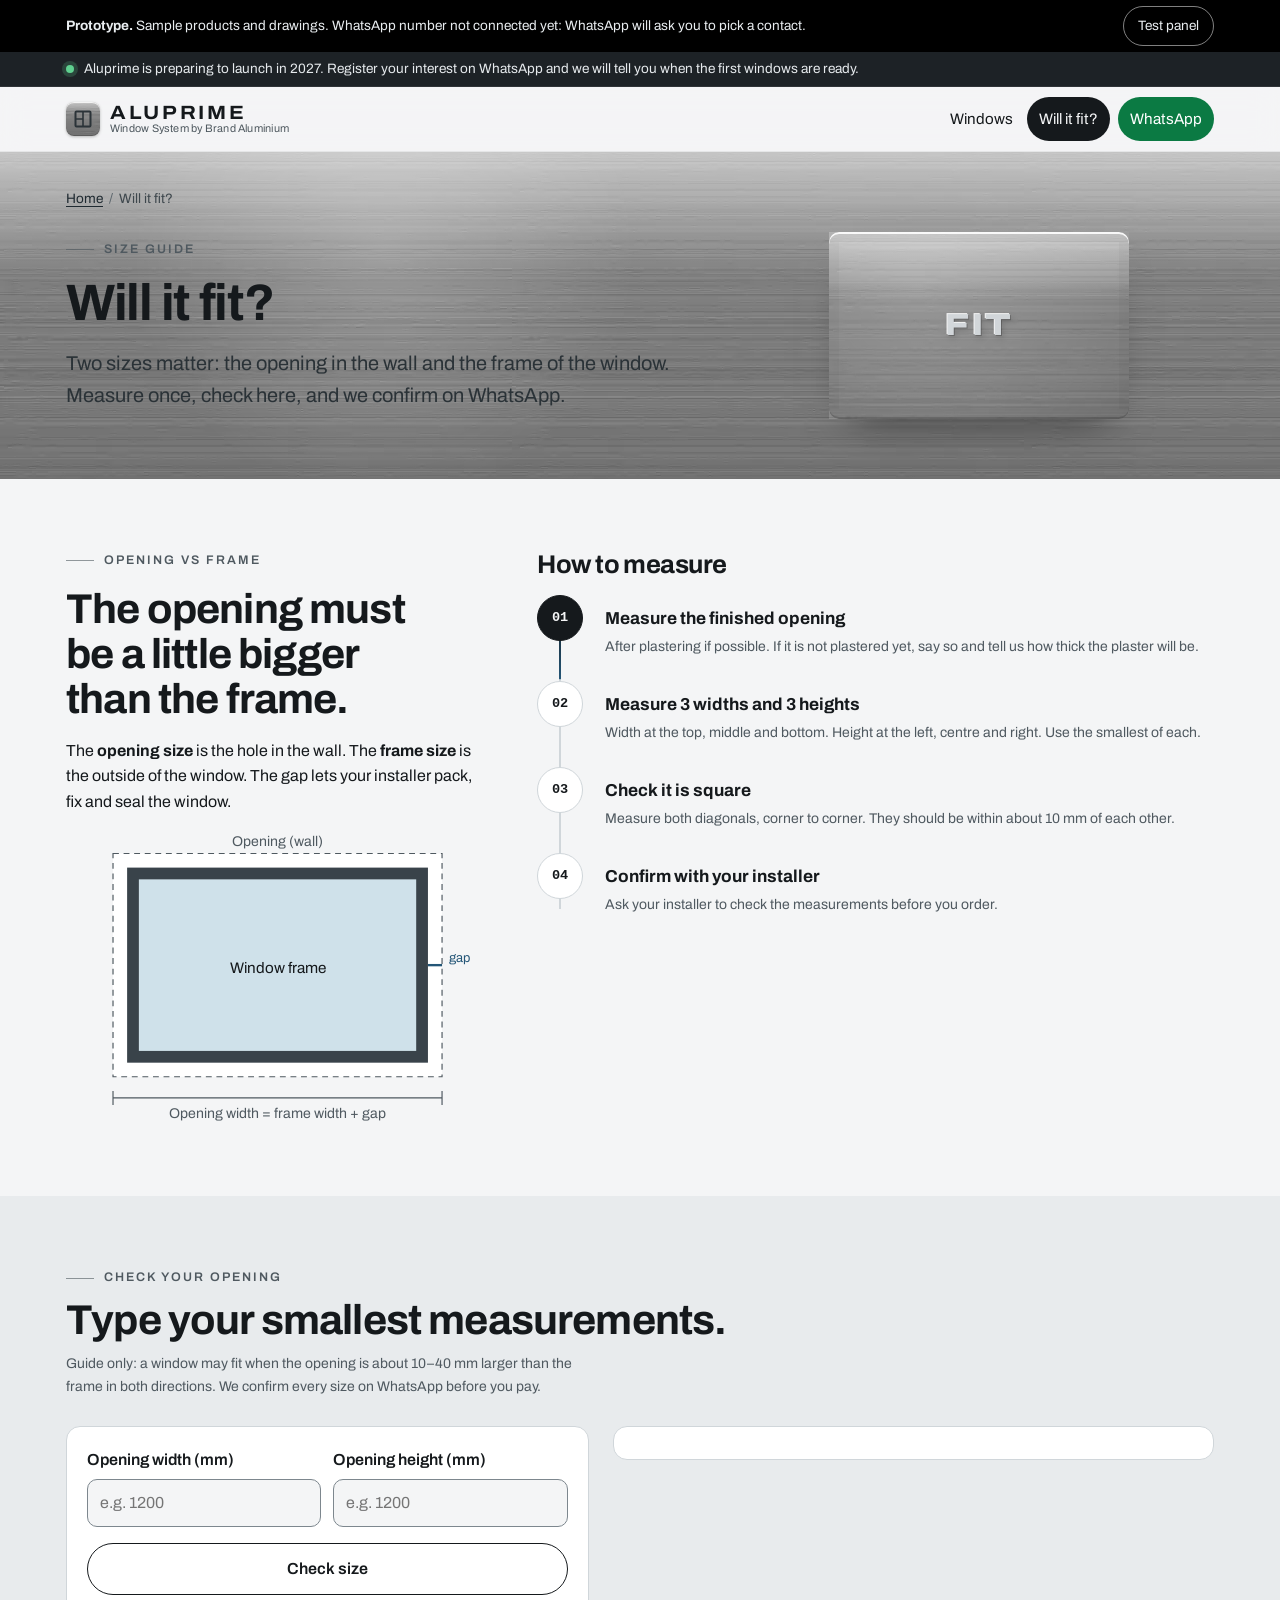
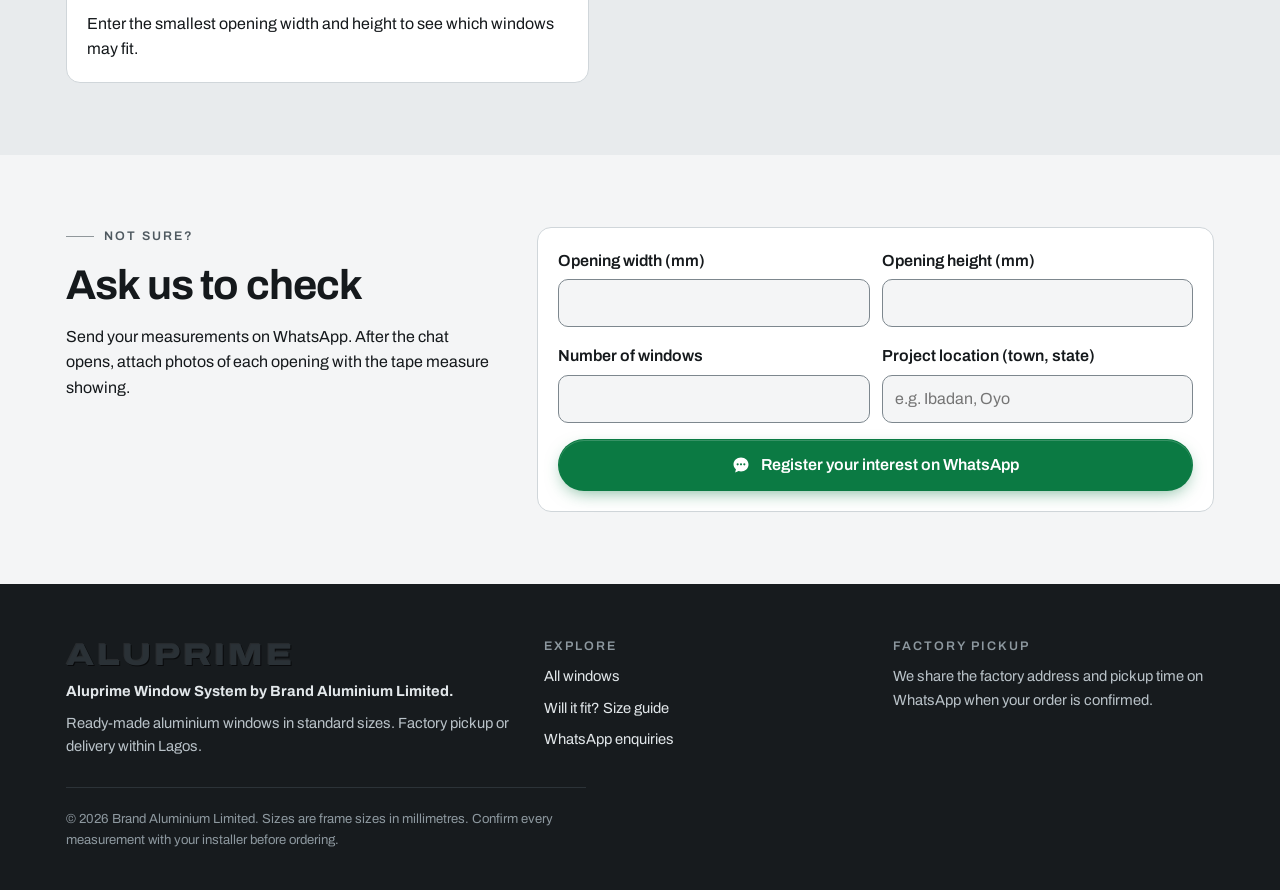
==== will-it-fit/index.html @ 1e324077 "Aluprime website: premium aluminium design on the prototype's WhatsApp, catalogue and size-check log" ====
<!DOCTYPE html>
<html lang="en-NG">
<head>
<meta charset="utf-8">
<meta name="viewport" content="width=device-width, initial-scale=1">
<title>Will it fit? Window size guide and checker | Aluprime</title>
<meta name="description" content="How to measure a window opening and check it against Aluprime frame sizes. Enter your smallest width and height to see which ready-made windows may fit.">
<link rel="canonical" href="https://aluprime.ng/will-it-fit/">
<meta name="theme-color" content="#c9ced2">
<meta property="og:type" content="website">
<meta property="og:site_name" content="Aluprime">
<meta property="og:locale" content="en_NG">
<meta property="og:title" content="Will it fit? Window size guide and checker | Aluprime">
<meta property="og:description" content="How to measure a window opening and check it against Aluprime frame sizes. Enter your smallest width and height to see which ready-made windows may fit.">
<meta property="og:url" content="https://aluprime.ng/will-it-fit/">
<meta property="og:image" content="https://aluprime.ng/assets/img/og-aluprime.jpg">
<meta property="og:image:width" content="1200">
<meta property="og:image:height" content="630">
<meta name="twitter:card" content="summary_large_image">
<meta name="twitter:title" content="Will it fit? Window size guide and checker | Aluprime">
<meta name="twitter:description" content="How to measure a window opening and check it against Aluprime frame sizes. Enter your smallest width and height to see which ready-made windows may fit.">
<meta name="twitter:image" content="https://aluprime.ng/assets/img/og-aluprime.jpg">
<link rel="icon" href="data:image/svg+xml,%3Csvg xmlns='http://www.w3.org/2000/svg' viewBox='0 0 20 20'%3E%3Crect width='20' height='20' rx='4' fill='%23c9ced2'/%3E%3Crect x='4' y='4' width='12' height='12' fill='none' stroke='%232b3338' stroke-width='1.8'/%3E%3Cpath d='M10 4v12' stroke='%232b3338' stroke-width='1.4'/%3E%3C/svg%3E">
<link rel="preload" href="../assets/fonts/archivo-latin.woff2" as="font" type="font/woff2" crossorigin>
<link rel="preload" href="../assets/img/brushed.webp" as="image" type="image/webp" fetchpriority="high">
<link rel="stylesheet" href="../assets/site.css">
<script src="../assets/config.js"></script>
<script type="application/ld+json">{"@context":"https://schema.org","@graph":[{"@type":"Organization","@id":"https://aluprime.ng/#org","name":"Brand Aluminium Limited","url":"https://aluprime.ng/","logo":"https://aluprime.ng/assets/img/og-aluprime.jpg","brand":{"@type":"Brand","name":"Aluprime"}},{"@type":"WebSite","@id":"https://aluprime.ng/#site","url":"https://aluprime.ng/","name":"Aluprime","publisher":{"@id":"https://aluprime.ng/#org"},"inLanguage":"en-NG"},{"@type":"BreadcrumbList","itemListElement":[{"@type":"ListItem","position":1,"name":"Home","item":"https://aluprime.ng/"},{"@type":"ListItem","position":2,"name":"Will it fit?","item":"https://aluprime.ng/will-it-fit/"}]}]}</script>
</head>
<body data-page="fit" data-root="../">
<a class="visually-hidden" href="#main">Skip to content</a>
<div class="proto-bar" id="proto-bar" hidden><div class="wrap"><span><strong>Prototype.</strong> Sample products and drawings. <span id="proto-number"></span></span><button type="button" id="proto-toggle" aria-expanded="false" aria-controls="test-panel">Test panel</button></div></div>
<div class="launch-bar" id="launch-bar" hidden role="status"><div class="wrap" data-copy="launchNotice"></div></div>
<script>/* show notices before first paint so the page does not jump */(function(C){try{var o=C.prototypeTools&&sessionStorage.getItem("alp_mode");var live=(o||C.mode)==="live";var lb=document.getElementById("launch-bar");if(lb&&!live){lb.hidden=false;lb.firstChild.textContent=C.launchNotice||"";}if(C.prototypeTools){document.getElementById("proto-bar").hidden=false;}}catch(e){}})(window.ALUPRIME_CONFIG||{});</script>
<header class="site-header"><div class="wrap">
<a class="brand" href="../index.html"><span class="brand-mark alu" aria-hidden="true"><svg viewBox="0 0 20 20"><rect x="2.5" y="2.5" width="15" height="15" rx="1" fill="none" stroke="#2b3338" stroke-width="2"/><path d="M10 3v14M3 10h7" stroke="#2b3338" stroke-width="1.6"/></svg></span><span class="brand-txt"><strong>ALUPRIME</strong><span>Window System by Brand Aluminium</span></span></a>
<nav class="nav" aria-label="Main">
<a href="../windows/index.html">Windows</a>
<a href="../will-it-fit/index.html" aria-current="page">Will it fit?</a>
<a class="nav-wa" href="../whatsapp/index.html">WhatsApp</a>
</nav></div></header>
<section class="page-hero alu spot" id="page-hero"><div class="wrap">
<nav class="crumbs" aria-label="Breadcrumb"><ol><li><a href="../index.html">Home</a></li><li id="crumb-current" aria-current="page">Will it fit?</li><li id="crumb-product" hidden aria-current="page"></li></ol></nav>
<div class="ph-copy stack"><p class="eyebrow">Size guide</p><h1>Will it fit?</h1><p class="lead">Two sizes matter: the opening in the wall and the frame of the window. Measure once, check here, and we confirm on WhatsApp.</p></div>
<div class="logo-frame alu spot" aria-hidden="true"><span class="emboss">FIT</span></div>
</div></section>
<main id="main">
<section><div class="wrap">
<div class="faq-grid">
<div class="stack rv">
<p class="eyebrow">Opening vs frame</p>
<h2>The opening must be a little bigger than the frame.</h2>
<p>The <strong>opening size</strong> is the hole in the wall. The <strong>frame size</strong> is the outside of the window. The gap lets your installer pack, fix and seal the window.</p>
<div class="fit-figure"><svg viewBox="0 0 360 250" role="img" aria-labelledby="fit-fig-t"><title id="fit-fig-t">Opening size is the wall opening; frame size is the window; the gap between them is for packers and sealant.</title>
<rect x="40" y="20" width="280" height="190" style="fill:var(--card);stroke:var(--muted)" stroke-dasharray="5 4"/>
<rect x="52" y="32" width="256" height="166" style="fill:var(--frame)"/>
<rect x="62" y="42" width="236" height="146" style="fill:var(--glass)"/>
<text x="180" y="122" text-anchor="middle" font-size="13" style="fill:var(--ink)">Window frame</text>
<text x="180" y="14" text-anchor="middle" font-size="12" style="fill:var(--muted)">Opening (wall)</text>
<path d="M40 228 h280 M40 222 v12 M320 222 v12" style="stroke:var(--muted)"/>
<text x="180" y="245" text-anchor="middle" font-size="12" style="fill:var(--muted)">Opening width = frame width + gap</text>
<path d="M320 115 h-12" style="stroke:var(--accent);stroke-width:2"/>
<text x="326" y="112" font-size="11" style="fill:var(--accent)">gap</text>
</svg></div>
</div>
<div class="stack">
<h2 class="rv" style="font-size:1.6rem">How to measure</h2>
<ol class="timeline">
<li><strong>Measure the finished opening</strong><span class="small muted">After plastering if possible. If it is not plastered yet, say so and tell us how thick the plaster will be.</span></li>
<li><strong>Measure 3 widths and 3 heights</strong><span class="small muted">Width at the top, middle and bottom. Height at the left, centre and right. Use the smallest of each.</span></li>
<li><strong>Check it is square</strong><span class="small muted">Measure both diagonals, corner to corner. They should be within about 10 mm of each other.</span></li>
<li><strong>Confirm with your installer</strong><span class="small muted">Ask your installer to check the measurements before you order.</span></li>
</ol>
</div>
</div>
</div></section>

<section class="section-alt" aria-labelledby="chk-h"><div class="wrap">
<div class="sec-head rv"><div class="stack"><p class="eyebrow">Check your opening</p><h2 id="chk-h">Type your smallest measurements.</h2>
<p class="small muted">Guide only: a window may fit when the opening is about <span id="gap-text">10–40</span> mm larger than the frame in both directions. We confirm every size on WhatsApp before you pay.</p></div></div>
<div class="fit-tool">
<form id="checker" class="panel" novalidate>
<div class="field-row">
<div class="field"><label for="ow">Opening width (mm)</label><input id="ow" type="number" inputmode="numeric" min="200" max="4000" placeholder="e.g. 1200"></div>
<div class="field"><label for="oh">Opening height (mm)</label><input id="oh" type="number" inputmode="numeric" min="200" max="3000" placeholder="e.g. 1200"></div>
</div>
<button class="btn btn-outline" type="submit">Check size</button>
<div class="result" id="check-result" aria-live="polite"></div>
</form>
<div class="fit-view"><div id="fit-live" hidden></div><div class="sheen"></div></div>
</div>
</div></section>

<section aria-labelledby="help-h"><div class="wrap">
<div class="faq-grid">
<div class="stack rv"><p class="eyebrow">Not sure?</p><h2 id="help-h">Ask us to check</h2><p>Send your measurements on WhatsApp. After the chat opens, attach photos of each opening with the tape measure showing.</p></div>
<form id="help" class="panel" novalidate>
<div class="field-row">
<div class="field"><label for="hw">Opening width (mm)</label><input id="hw" type="number" inputmode="numeric"></div>
<div class="field"><label for="hh">Opening height (mm)</label><input id="hh" type="number" inputmode="numeric"></div>
</div>
<div class="field-row">
<div class="field"><label for="hq">Number of windows</label><input id="hq" type="number" inputmode="numeric" min="1"></div>
<div class="field"><label for="hl">Project location (town, state)</label><input id="hl" type="text" autocomplete="address-level2" placeholder="e.g. Ibadan, Oyo"></div>
</div>
<a class="btn btn-wa btn-block" id="help-btn" data-cta="chat" data-track-wa data-placement="fit-guide" href="https://wa.me/">Chat on WhatsApp</a>
</form>
</div>
</div></section>
</main>
<footer><div class="wrap">
<div><div class="foot-mark" aria-hidden="true">ALUPRIME</div>
<p><strong style="color:#e2e7ea">Aluprime Window System by Brand Aluminium Limited.</strong></p>
<p style="margin-top:8px">Ready-made aluminium windows in standard sizes. Factory pickup or delivery within Lagos.</p></div>
<div><h2>Explore</h2><ul><li><a href="../windows/index.html">All windows</a></li><li><a href="../will-it-fit/index.html">Will it fit? Size guide</a></li><li><a href="../whatsapp/index.html">WhatsApp enquiries</a></li></ul></div>
<div><h2>Factory pickup</h2><p data-factory></p></div>
<p class="foot-base">© <span id="yr">2026</span> Brand Aluminium Limited. Sizes are frame sizes in millimetres. Confirm every measurement with your installer before ordering.</p>
</div></footer>
<div class="wa-bar"><a class="btn btn-wa btn-block" data-wa="general" data-placement="sticky-bar" data-cta="chat" href="https://wa.me/">Chat on WhatsApp</a></div>
<div class="test-panel" id="test-panel" hidden aria-live="polite"></div>
<script src="../assets/products.js"></script>
<script src="../assets/site.js"></script>
<script src="../assets/fx.js" defer></script>
<script>document.getElementById("yr")&&(document.getElementById("yr").textContent=new Date().getFullYear());</script>
</body>
</html>
---- assets/site.css ----
/* Aluprime — brushed aluminium, graphite and glass.
   Light "paper" sections for reading, graphite bands for the showpieces,
   WhatsApp green kept for the one action that matters. Mobile first. */
@font-face { font-family: "Archivo"; font-style: normal; font-weight: 400 800; font-stretch: 62% 125%; font-display: optional;
  src: url("fonts/archivo-latin.woff2") format("woff2");
  unicode-range: U+0000-00FF, U+0131, U+0152-0153, U+02BB-02BC, U+02C6, U+02DA, U+02DC, U+0304, U+0308, U+0329, U+2000-206F, U+20AC, U+2122, U+2191, U+2193, U+2212, U+2215, U+FEFF, U+FFFD; }
@font-face { font-family: "Archivo"; font-style: normal; font-weight: 400 800; font-stretch: 62% 125%; font-display: optional;
  src: url("fonts/archivo-latin-ext.woff2") format("woff2");
  unicode-range: U+0100-02BA, U+02BD-02C5, U+02C7-02CC, U+02CE-02D7, U+02DD-02FF, U+1D00-1DBF, U+1E00-1E9F, U+1EF2-1EFF, U+2020, U+20A0-20AB, U+20AD-20C4, U+2113, U+2C60-2C7F, U+A720-A7FF; }
:root {
  --paper: #f4f5f6;
  --surface: #e8ebed;
  --card: #ffffff;
  --ink: #15191c;
  --muted: #4f5960;
  --line: #d0d6da;
  --accent: #245677;          /* anodised blue: links, focus */
  --wa: #0b7a43;              /* WhatsApp; white text passes AA */
  --wa-ink: #ffffff;
  --notice: #1d2226;
  --notice-ink: #e6eaed;
  --glass: #cfe1ea;
  --frame: #39434a;
  --graphite: #171b1e;
  --graphite-2: #20262a;
  --alu-hi: #eef1f3;
  --alu: #c9ced2;
  --alu-lo: #9aa2a8;
  --font-body: "Archivo", system-ui, -apple-system, "Segoe UI", Roboto, Arial, sans-serif;
  --font-display: "Archivo", "Arial Narrow", system-ui, sans-serif;
  --mono: ui-monospace, "SF Mono", Menlo, Consolas, monospace;
  --r: 14px;
  --gutter: 16px;
  --ease: cubic-bezier(.2, .7, .2, 1);
  color-scheme: light;
}

*, *::before, *::after { box-sizing: border-box; }
html { -webkit-text-size-adjust: 100%; scroll-behavior: smooth; }
@media (prefers-reduced-motion: reduce) { html { scroll-behavior: auto; } }
body {
  margin: 0; background: var(--paper); color: var(--ink);
  font: 16px/1.6 var(--font-body);
  padding-bottom: 76px;
  overflow-x: hidden;
}
img, svg { max-width: 100%; display: block; }
a { color: var(--accent); text-underline-offset: 3px; }
h1, h2, h3 { font-family: var(--font-display); line-height: 1.08; text-wrap: balance; margin: 0; font-weight: 700; }
h1 { font-size: clamp(2rem, 6.2vw, 3.6rem); letter-spacing: -0.025em; }
h2 { font-size: clamp(1.6rem, 4.4vw, 2.6rem); letter-spacing: -0.02em; }
h3 { font-size: 1.15rem; letter-spacing: -0.01em; }
p { margin: 0; max-width: 65ch; }
:focus-visible { outline: 3px solid var(--accent); outline-offset: 3px; border-radius: 6px; }
.wrap { width: 100%; max-width: 1180px; margin: 0 auto; padding: 0 var(--gutter); }
.stack { display: grid; gap: 16px; }
.muted { color: var(--muted); }
.small { font-size: 0.875rem; }
.visually-hidden { position: absolute; width: 1px; height: 1px; overflow: hidden; clip: rect(0 0 0 0); white-space: nowrap; }
.visually-hidden:focus { position: fixed; top: 8px; left: 8px; width: auto; height: auto; clip: auto; z-index: 100; background: var(--card); padding: 10px 14px; border-radius: 8px; }
[hidden] { display: none !important; }
.eyebrow { font-size: 0.78rem; text-transform: uppercase; letter-spacing: 0.16em; color: var(--muted); font-weight: 600; display: inline-flex; align-items: center; gap: 10px; }
.eyebrow::before { content: ""; width: 28px; height: 1px; background: currentColor; opacity: .6; }
.lead { font-size: clamp(1.05rem, 2.2vw, 1.25rem); }

/* ---------- Brushed aluminium material ---------- */
.alu {
  background-color: var(--alu);
  background-image:
    linear-gradient(180deg, rgba(255,255,255,.55), rgba(255,255,255,0) 38%, rgba(0,0,0,.10)),
    url("img/brushed.webp");
  background-size: 100% 100%, 512px 256px;
}
.emboss {
  color: var(--alu);
  text-shadow: -1px -1px 0 rgba(255,255,255,.9), 1px 1px 0 rgba(0,0,0,.28), 2px 3px 6px rgba(0,0,0,.18);
}
.spot { position: relative; isolation: isolate; }
.spot::after {
  content: ""; position: absolute; inset: 0; pointer-events: none; z-index: 1;
  background: radial-gradient(circle 360px at var(--sx, 30%) var(--sy, 30%), rgba(255,255,255,.55), rgba(255,255,255,0) 70%);
  mix-blend-mode: soft-light; opacity: var(--so, .85); transition: opacity .4s;
}

/* ---------- Notices ---------- */
.proto-bar, .launch-bar { font-size: 0.85rem; padding: 6px 0; }
.proto-bar { background: #000; color: #e9edf0; }
.proto-bar .wrap { display: flex; gap: 10px; align-items: center; justify-content: space-between; flex-wrap: wrap; }
.proto-bar button { font: inherit; background: transparent; color: inherit; border: 1px solid rgba(255,255,255,.5); border-radius: 999px; padding: 6px 14px; min-height: 40px; cursor: pointer; }
.launch-bar { background: var(--notice); color: var(--notice-ink); border-bottom: 1px solid rgba(255,255,255,.08); }
.launch-bar .wrap { display: flex; gap: 10px; align-items: center; }
.launch-bar .wrap::before { content: ""; width: 8px; height: 8px; border-radius: 50%; background: #5fd08f; box-shadow: 0 0 0 4px rgba(95,208,143,.2); flex: none; }

/* ---------- Header ---------- */
.site-header { position: sticky; top: 0; z-index: 40; background: rgba(244,245,246,.82); backdrop-filter: saturate(1.4) blur(14px); -webkit-backdrop-filter: saturate(1.4) blur(14px); border-bottom: 1px solid rgba(0,0,0,.06); }
.site-header .wrap { display: flex; align-items: center; justify-content: space-between; gap: 12px; min-height: 64px; }
.brand { text-decoration: none; color: var(--ink); display: flex; align-items: center; gap: 10px; line-height: 1.05; }
.brand-mark { width: 34px; height: 34px; border-radius: 8px; flex: none; display: grid; place-items: center; box-shadow: inset 0 1px 0 rgba(255,255,255,.8), inset 0 -1px 0 rgba(0,0,0,.2), 0 1px 3px rgba(0,0,0,.25); }
.brand-mark svg { width: 20px; height: 20px; }
.brand-txt { display: grid; }
.brand strong { font-family: var(--font-display); font-size: 1.2rem; letter-spacing: 0.14em; font-stretch: 112%; }
.brand-txt span { font-size: 0.68rem; color: var(--muted); white-space: nowrap; letter-spacing: .02em; }
@media (max-width: 400px) { .brand-txt span { display: none; } }
.nav { display: flex; gap: 2px; align-items: center; }
.nav a { white-space: nowrap; text-decoration: none; color: var(--ink); padding: 10px 12px; border-radius: 999px; font-size: 0.95rem; min-height: 44px; display: inline-flex; align-items: center; transition: background .2s; }
.nav a:hover { background: rgba(0,0,0,.05); }
.nav a[aria-current="page"] { background: var(--ink); color: var(--paper); }
.nav a.nav-wa { background: var(--wa); color: #fff; margin-left: 6px; }
@media (max-width: 560px) { .nav a.nav-wa { display: none; } .nav a { padding: 10px 9px; font-size: 0.88rem; } }

/* ---------- Buttons ---------- */
.btn { display: inline-flex; align-items: center; justify-content: center; gap: 10px; min-height: 52px; padding: 14px 24px; border-radius: 999px; font: 600 1rem/1.2 var(--font-body); text-decoration: none; border: 1.5px solid transparent; cursor: pointer; text-align: center; transition: transform .25s var(--ease), box-shadow .25s, background .2s; will-change: transform; }
.btn-wa { background: var(--wa); color: var(--wa-ink); box-shadow: 0 6px 18px -6px rgba(11,122,67,.6), inset 0 1px 0 rgba(255,255,255,.18); }
.btn-wa:hover { background: #0a8a4b; }
.btn-outline { border-color: currentColor; color: var(--ink); background: transparent; }
.btn-outline:hover { background: rgba(0,0,0,.05); }
.btn-metal { color: var(--ink); border-color: rgba(0,0,0,.18); box-shadow: inset 0 1px 0 rgba(255,255,255,.9), 0 4px 12px -6px rgba(0,0,0,.4); }
.btn-block { width: 100%; }
.btn-row { display: flex; flex-wrap: wrap; gap: 12px; }
.btn-row .btn { flex: 1 1 200px; }
@media (min-width: 760px) { .btn-row .btn { flex: 0 0 auto; } }
.wa-icon { width: 20px; height: 20px; flex: none; }
.on-dark .btn-outline { color: var(--alu-hi); }
.on-dark .btn-outline:hover { background: rgba(255,255,255,.08); }

.wa-bar { position: fixed; left: 0; right: 0; bottom: 0; z-index: 30; padding: 10px var(--gutter) calc(10px + env(safe-area-inset-bottom)); background: rgba(244,245,246,.9); backdrop-filter: blur(12px); -webkit-backdrop-filter: blur(12px); border-top: 1px solid var(--line); }
@media (min-width: 900px) { .wa-bar { display: none; } body { padding-bottom: 0; } }

/* ---------- Sections ---------- */
section { padding: 72px 0; }
@media (max-width: 700px) { section { padding: 56px 0; } }
.section-alt { background: var(--surface); }
.on-dark { background: var(--graphite); color: var(--alu-hi); --muted: #a9b3ba; --line: #333b41; --frame: #c3cacf; --glass: #2c4654; --card: #20262a; --accent: #9cc6e2; }
.on-dark a { color: var(--accent); }
.sec-head { display: flex; justify-content: space-between; align-items: end; gap: 16px; flex-wrap: wrap; margin-bottom: 28px; }
.sec-head .stack { gap: 10px; }

/* ---------- Home hero ---------- */
.hero { padding: 0; overflow: hidden; position: relative; }
.hero-inner { display: grid; gap: 32px; padding-top: 44px; padding-bottom: 56px; position: relative; z-index: 2; }
@media (min-width: 940px) { .hero-inner { grid-template-columns: minmax(0,1fr) minmax(0,1fr); column-gap: 56px; row-gap: 28px; align-items: center; padding-top: 56px; padding-bottom: 80px; min-height: min(86vh, 820px); } .hero-mark { grid-column: 1 / -1; } }
.hero-mark { display: grid; gap: 14px; }
.hero-copy { display: grid; gap: 20px; align-content: center; }
.wordmark { font-family: var(--font-display); font-weight: 800; font-stretch: 125%; letter-spacing: 0.06em; font-size: clamp(3rem, 10.8vw, 9.3rem); line-height: .86; margin: 0 0 4px -0.04em; user-select: none; }
.hero h1 { font-size: clamp(1.6rem, 3.6vw, 2.5rem); max-width: 20ch; }
.hero .lead { color: #2a3237; }
.hero .muted { color: #3e474d; }
.hero-facts { display: flex; flex-wrap: wrap; gap: 8px 18px; padding: 0; margin: 4px 0 0; list-style: none; font-size: .9rem; color: #2a3237; }
.hero-facts li { display: flex; align-items: center; gap: 8px; }
.hero-facts li::before { content: ""; width: 6px; height: 6px; border-radius: 2px; background: var(--ink); transform: rotate(45deg); }

/* The window in the hero */
.win-stage { perspective: 1400px; display: grid; place-items: center; }
.win { width: min(100%, 520px); aspect-ratio: 1.18 / 1; position: relative; transform-style: preserve-3d; transform: rotateX(var(--rx, 0deg)) rotateY(var(--ry, 0deg)) scale(var(--dive, 1)); transition: transform .5s var(--ease); will-change: transform; }
.win.is-live { transition: none; }
.win-frame { position: absolute; inset: 0; border-radius: 6px; padding: 18px; display: grid; grid-template-columns: 1fr 1fr; gap: 10px;
  background: linear-gradient(145deg, #f6f8f9, #b9c0c5 45%, #e3e7ea 60%, #8f989e);
  box-shadow: inset 0 0 0 1px rgba(255,255,255,.7), inset 0 0 0 7px rgba(0,0,0,.05), 0 40px 70px -30px rgba(0,0,0,.55), 0 12px 24px -12px rgba(0,0,0,.35); }
.pane { position: relative; overflow: hidden; border-radius: 2px; box-shadow: inset 0 0 0 4px #aab2b8, inset 0 0 0 5px rgba(0,0,0,.25), inset 0 6px 14px rgba(0,0,0,.35); }
.pane:nth-child(1) { transform: translateZ(6px); }
.scene { position: absolute; inset: -6%; background: linear-gradient(180deg, #f7c98b 0%, #f2a25f 34%, #d9785a 56%, #6a4b63 78%, #2c2f45 100%); }
.scene .sun { position: absolute; width: 22%; aspect-ratio: 1; border-radius: 50%; left: 64%; top: 30%; background: radial-gradient(circle, #fff6dd 0 40%, rgba(255,240,200,.0) 70%); filter: blur(1px); }
.scene svg { position: absolute; left: 0; right: 0; bottom: 0; width: 100%; height: 55%; }
.frost { position: absolute; inset: 0; background: rgba(226,233,238,.42); -webkit-backdrop-filter: blur(16px) saturate(.7); backdrop-filter: blur(16px) saturate(.7);
  -webkit-mask-image: radial-gradient(circle var(--fr, 120px) at var(--mx, 50%) var(--my, 50%), transparent 35%, #000 100%);
  mask-image: radial-gradient(circle var(--fr, 120px) at var(--mx, 50%) var(--my, 50%), transparent 35%, #000 100%);
  opacity: var(--frost, 1); }
.sheen { position: absolute; inset: 0; pointer-events: none; background: linear-gradient(115deg, rgba(255,255,255,0) calc(var(--shx, 30%) - 18%), rgba(255,255,255,.38) var(--shx, 30%), rgba(255,255,255,0) calc(var(--shx, 30%) + 10%)); mix-blend-mode: screen; }
.win-handle { position: absolute; right: 8px; top: 50%; width: 5px; height: 46px; margin-top: -23px; border-radius: 3px; background: linear-gradient(90deg, #6f787e, #d8dde0, #6f787e); z-index: 2; }
.win-label { position: absolute; left: 0; right: 0; bottom: -36px; text-align: center; white-space: nowrap; font: 600 .78rem/1 var(--mono); color: #222a2f; letter-spacing: .04em; }
.hero-hint { font-size: .8rem; color: #3e474d; }

/* ---------- Inner page hero (breadcrumb + spotlight frame) ---------- */
.page-hero { padding: 0; }
.page-hero .wrap { padding-top: 28px; padding-bottom: 44px; display: grid; gap: 22px; position: relative; z-index: 2; }
@media (min-width: 900px) { .page-hero .wrap { grid-template-columns: 1.4fr 1fr; align-items: center; padding-top: 36px; padding-bottom: 60px; } }
.page-hero h1 { font-size: clamp(2rem, 5vw, 3.2rem); }
.page-hero .lead { color: #2a3237; }
.crumbs { font-size: .85rem; grid-column: 1 / -1; }
.crumbs ol { list-style: none; display: flex; flex-wrap: wrap; gap: 6px; padding: 0; margin: 0; }
.crumbs li + li::before { content: "/"; margin-right: 6px; color: #5a646b; }
.crumbs a { color: #1f2a31; }
.crumbs [aria-current] { color: #3e474d; }
.logo-frame { justify-self: center; width: min(100%, 300px); aspect-ratio: 1.6; border-radius: 10px; display: grid; place-items: center; position: relative;
  box-shadow: inset 0 2px 0 rgba(255,255,255,.9), inset 0 -2px 0 rgba(0,0,0,.15), inset 0 0 0 10px rgba(0,0,0,.035), 0 24px 40px -24px rgba(0,0,0,.5); }
.logo-frame span { font: 800 clamp(1.8rem, 5vw, 2.6rem)/1 var(--font-display); font-stretch: 125%; letter-spacing: .08em; }
@media (max-width: 899px) { .logo-frame { display: none; } }

/* ---------- Window ring (3D cylinder) ---------- */
.ring-wrap { position: relative; }
.ring-stage { height: 420px; perspective: 1500px; perspective-origin: 50% 40%; display: grid; place-items: center; touch-action: pan-y; cursor: grab; user-select: none; -webkit-user-select: none; outline: none; }
.ring-stage:active { cursor: grabbing; }
.ring-stage:focus-visible { outline: 2px solid var(--accent); outline-offset: 6px; border-radius: 16px; }
.ring { position: relative; width: var(--fw, 250px); height: 320px; transform-style: preserve-3d; will-change: transform; }
.face { position: absolute; inset: 0; border-radius: 14px; padding: 14px; display: grid; grid-template-rows: 1fr auto; gap: 8px; text-decoration: none; color: var(--alu-hi);
  background: linear-gradient(160deg, #2a3237, #1a1f22); border: 1px solid #39424a; box-shadow: 0 30px 50px -30px rgba(0,0,0,.9), inset 0 1px 0 rgba(255,255,255,.08); backface-visibility: hidden; -webkit-backface-visibility: hidden; }
.face svg { width: 100%; height: 100%; }
.face .code { color: #9fb0bb; }
.face strong { font-size: 1rem; line-height: 1.2; }
.face .dims { font-size: .85rem; color: #c8d0d5; }
.ring-floor { position: absolute; left: 10%; right: 10%; bottom: 18px; height: 60px; background: radial-gradient(closest-side, rgba(156,198,226,.18), transparent); filter: blur(6px); pointer-events: none; }
.ring-ctrl { display: flex; align-items: center; justify-content: center; gap: 16px; margin-top: 8px; flex-wrap: wrap; }
.ring-ctrl button { width: 52px; height: 52px; border-radius: 50%; border: 1px solid #4a545b; background: #20262a; color: var(--alu-hi); font-size: 1.3rem; cursor: pointer; transition: background .2s; }
.ring-ctrl button:hover { background: #2c3439; }
.ring-caption { min-width: 0; flex: 1 1 260px; max-width: 420px; text-align: center; display: grid; gap: 6px; }
.ring-caption .btn { justify-self: center; min-height: 46px; padding: 10px 20px; }
@media (max-width: 600px) { .ring-stage { height: 360px; } .ring { height: 280px; } }

/* ---------- Fit tool ("Size your opening") ---------- */
.fit-tool { display: grid; gap: 24px; }
@media (min-width: 900px) { .fit-tool { grid-template-columns: 1fr 1.15fr; align-items: start; } }
.fit-controls { display: grid; gap: 18px; background: var(--card); border: 1px solid var(--line); border-radius: var(--r); padding: 20px; }
.slider { display: grid; gap: 8px; }
.slider-top { display: flex; justify-content: space-between; align-items: center; gap: 10px; }
.slider-top label { font-weight: 600; }
.slider-top input { width: 110px; min-height: 44px; text-align: right; font-variant-numeric: tabular-nums; }
input[type="range"] { -webkit-appearance: none; appearance: none; width: 100%; height: 44px; background: transparent; margin: 0; cursor: pointer; }
input[type="range"]::-webkit-slider-runnable-track { height: 6px; border-radius: 3px; background: linear-gradient(90deg, #8e979d, #dfe3e6, #8e979d); box-shadow: inset 0 1px 2px rgba(0,0,0,.3); }
input[type="range"]::-moz-range-track { height: 6px; border-radius: 3px; background: linear-gradient(90deg, #8e979d, #dfe3e6, #8e979d); }
input[type="range"]::-webkit-slider-thumb { -webkit-appearance: none; width: 28px; height: 28px; margin-top: -11px; border-radius: 50%; background: radial-gradient(circle at 35% 30%, #fff, #b9c0c5 60%, #7c858b); border: 1px solid rgba(0,0,0,.25); box-shadow: 0 3px 8px rgba(0,0,0,.35); }
input[type="range"]::-moz-range-thumb { width: 26px; height: 26px; border-radius: 50%; background: radial-gradient(circle at 35% 30%, #fff, #b9c0c5 60%, #7c858b); border: 1px solid rgba(0,0,0,.25); }
.fit-view { background: var(--card); border: 1px solid var(--line); border-radius: var(--r); padding: 16px; display: grid; gap: 12px; position: relative; overflow: hidden; }
.fit-view svg { width: 100%; height: auto; aspect-ratio: 1.35; }
.fit-verdict { display: flex; gap: 10px; align-items: flex-start; font-weight: 600; }
.fit-verdict .dot { width: 12px; height: 12px; border-radius: 50%; margin-top: 6px; flex: none; background: #b3261e; }
.fit-verdict.ok .dot { background: #1d8a4e; }
.fit-matches { display: flex; flex-wrap: wrap; gap: 8px; }
.fit-matches a { display: inline-flex; align-items: center; min-height: 40px; padding: 6px 14px; border-radius: 999px; border: 1px solid var(--line); text-decoration: none; color: var(--ink); background: var(--paper); font-size: .9rem; }
.fit-matches a:hover { border-color: var(--ink); }
.fit-matches a.best { background: var(--ink); color: var(--paper); border-color: var(--ink); }

/* ---------- Route (outside Lagos) ---------- */
.route-map { position: relative; display: grid; gap: 18px; margin-top: 8px; }
@media (min-width: 820px) { .route-map { grid-template-columns: repeat(3, 1fr); gap: 28px; } }
.route-line { display: none; }
@media (min-width: 820px) {
  .route-line { display: block; position: absolute; left: 16px; right: 16px; top: 22px; height: 2px; background: var(--line); overflow: hidden; }
  .route-line i { position: absolute; inset: 0; background: linear-gradient(90deg, var(--ink), var(--accent)); transform-origin: left; transform: scaleX(0); transition: transform 1.6s var(--ease); }
  .in .route-line i { transform: scaleX(1); }
}
.stop { position: relative; display: grid; gap: 8px; padding-left: 60px; }
@media (min-width: 820px) { .stop { padding: 64px 0 0; } }
.stop-pin { position: absolute; left: 0; top: 0; width: 46px; height: 46px; border-radius: 50%; display: grid; place-items: center; font: 700 .95rem/1 var(--font-display); color: var(--ink); z-index: 1;
  box-shadow: inset 0 1px 0 rgba(255,255,255,.9), 0 4px 10px -4px rgba(0,0,0,.4), 0 0 0 5px var(--surface); }

/* ---------- Process timeline ---------- */
.timeline { list-style: none; margin: 0; padding: 0; position: relative; display: grid; gap: 22px; counter-reset: s; }
.timeline::before { content: ""; position: absolute; left: 22px; top: 8px; bottom: 8px; width: 2px; background: var(--line); }
.timeline .fill { position: absolute; left: 22px; top: 8px; bottom: 8px; width: 2px; background: linear-gradient(var(--ink), var(--accent)); transform-origin: top; transform: scaleY(var(--p, 0)); }
.timeline li { counter-increment: s; position: relative; padding-left: 68px; display: grid; gap: 4px; min-height: 46px; }
.timeline li::before { content: counter(s, decimal-leading-zero); position: absolute; left: 0; top: 0; width: 46px; height: 46px; border-radius: 50%; display: grid; place-items: center; font: 700 .85rem/1 var(--mono); background: var(--card); border: 1px solid var(--line); transition: background .4s, color .4s, border-color .4s; z-index: 1; }
.timeline li.on::before { background: var(--ink); color: var(--paper); border-color: var(--ink); }
.timeline strong { font-size: 1.08rem; padding-top: 10px; }
@media (min-width: 900px) {
  .timeline.h { grid-template-columns: repeat(5, 1fr); gap: 20px; }
  .timeline.h::before, .timeline.h .fill { left: 23px; right: 23px; top: 22px; bottom: auto; width: auto; height: 2px; }
  .timeline.h .fill { transform-origin: left; transform: scaleX(var(--p, 0)); }
  .timeline.h li { padding: 64px 0 0; }
  .timeline.h strong { padding-top: 0; }
}

/* ---------- Cards and catalogue ---------- */
.grid { display: grid; gap: 18px; grid-template-columns: 1fr; }
@media (min-width: 600px) { .grid { grid-template-columns: repeat(2, 1fr); } }
@media (min-width: 980px) { .grid { grid-template-columns: repeat(3, 1fr); } }
.card { border: 1px solid var(--line); border-radius: var(--r); background: var(--card); display: grid; grid-template-rows: auto 1fr; overflow: hidden; transition: transform .35s var(--ease), box-shadow .35s; }
.card:hover { transform: translateY(-4px); box-shadow: 0 22px 40px -26px rgba(0,0,0,.45); }
.card > a { display: block; }
.card-media { position: relative; aspect-ratio: 4 / 3; display: grid; place-items: center; padding: 40px 16px 14px; overflow: hidden;
  background: radial-gradient(120% 90% at var(--gx, 50%) var(--gy, 0%), #ffffff, #e3e7ea 70%); }
.on-dark .card-media { background: radial-gradient(120% 90% at var(--gx, 50%) var(--gy, 0%), #2e363c, #1b2023 70%); }
.card-media::after { content: ""; position: absolute; inset: 0; pointer-events: none; background: linear-gradient(115deg, transparent calc(var(--gx, 30%) - 20%), rgba(255,255,255,.45) var(--gx, 30%), transparent calc(var(--gx, 30%) + 12%)); opacity: 0; transition: opacity .3s; mix-blend-mode: soft-light; }
.card:hover .card-media::after, .detail .card-media:hover::after { opacity: 1; }
.card-media svg, .card-media img { width: 100%; height: 100%; object-fit: contain; }
.tag-sample { position: absolute; top: 10px; left: 10px; background: var(--ink); color: var(--paper); font-size: 0.68rem; font-weight: 700; letter-spacing: 0.08em; text-transform: uppercase; padding: 4px 9px; border-radius: 999px; z-index: 1; }
.card-body { padding: 18px; display: grid; gap: 8px; align-content: start; }
.code { font-family: var(--mono); font-size: 0.82rem; color: var(--muted); letter-spacing: .02em; }
.dims { font-variant-numeric: tabular-nums; font-weight: 600; }
.status { font-size: 0.9rem; }
.status .pill { display: inline-block; padding: 2px 10px; border-radius: 999px; font-size: 0.78rem; font-weight: 600; border: 1px solid currentColor; margin-right: 6px; }
.price { font-size: 1.25rem; font-weight: 700; font-variant-numeric: tabular-nums; }
.card-actions { display: grid; gap: 8px; margin-top: 8px; }
.card-actions .btn { min-height: 48px; padding: 12px 18px; }

.filters { display: grid; gap: 14px; border: 1px solid var(--line); border-radius: var(--r); padding: 18px; background: var(--card); }
@media (min-width: 820px) { .filters { grid-template-columns: 1fr 260px; align-items: end; } }
.chips { display: flex; flex-wrap: wrap; gap: 8px; border: 0; padding: 0; margin: 0; }
.chips legend { font-weight: 600; margin-bottom: 8px; padding: 0; }
.chip { position: relative; }
.chip input { position: absolute; opacity: 0; inset: 0; margin: 0; cursor: pointer; }
.chip span { display: inline-flex; align-items: center; min-height: 44px; padding: 8px 16px; border-radius: 999px; border: 1px solid var(--line); background: var(--paper); transition: background .2s, color .2s; }
.chip input:checked + span { background: var(--ink); color: var(--paper); border-color: var(--ink); }
.chip input:focus-visible + span { outline: 3px solid var(--accent); outline-offset: 2px; }
label { font-weight: 600; }
select, input[type="number"], input[type="text"], input[type="date"] { font: inherit; color: var(--ink); background: var(--paper); border: 1px solid #7d878e; border-radius: 10px; padding: 10px 12px; min-height: 48px; width: 100%; }
.field { display: grid; gap: 6px; }
.field-row { display: grid; gap: 12px; grid-template-columns: 1fr 1fr; }
.radio-row { display: flex; flex-wrap: wrap; gap: 8px; border: 0; padding: 0; margin: 0; }
.radio-row legend { font-weight: 600; margin-bottom: 8px; padding: 0; }
.count { font-size: 0.9rem; color: var(--muted); }
.empty { padding: 28px; border: 1px dashed var(--line); border-radius: var(--r); text-align: center; display: grid; gap: 10px; justify-items: center; }

/* Product detail */
.detail { display: grid; gap: 28px; }
@media (min-width: 880px) { .detail { grid-template-columns: 1.1fr 1fr; align-items: start; } .detail > .card-media { position: sticky; top: 90px; } }
.detail > .card-media { border-radius: var(--r); border: 1px solid var(--line); }
.spec { display: grid; grid-template-columns: max-content 1fr; gap: 10px 18px; margin: 0; padding: 18px 0; border-top: 1px solid var(--line); border-bottom: 1px solid var(--line); }
.spec dt { color: var(--muted); }
.spec dd { margin: 0; font-weight: 500; }
.spec ul { margin: 0; padding-left: 18px; }
@media (max-width: 420px) { .spec { grid-template-columns: 1fr; gap: 2px; } .spec dd { margin-bottom: 10px; } }
.panel { border: 1px solid var(--line); border-radius: var(--r); padding: 20px; display: grid; gap: 16px; background: var(--card); }
.back { display: inline-flex; min-height: 44px; align-items: center; text-decoration: none; font-weight: 600; }

/* "Other windows" carousel */
.carousel { display: grid; gap: 14px; margin-top: 48px; }
.carousel-head { display: flex; justify-content: space-between; align-items: center; gap: 12px; }
.carousel-nav { display: flex; gap: 8px; }
.carousel-nav button { width: 44px; height: 44px; border-radius: 50%; border: 1px solid var(--line); background: var(--card); cursor: pointer; font-size: 1.1rem; color: var(--ink); }
.track { display: grid; grid-auto-flow: column; grid-auto-columns: minmax(240px, 300px); gap: 16px; overflow-x: auto; scroll-snap-type: x mandatory; padding-bottom: 8px; scrollbar-width: thin; }
.track > * { scroll-snap-align: start; }
.mini { text-decoration: none; color: var(--ink); border: 1px solid var(--line); border-radius: var(--r); background: var(--card); overflow: hidden; display: grid; }
.mini .card-media { aspect-ratio: 4 / 3; padding: 20px 12px 8px; }
.mini div:last-child { padding: 12px 14px 16px; display: grid; gap: 2px; }

/* Will it fit page */
.fit-figure { max-width: 460px; }
.result { display: grid; gap: 10px; }
.result ul { margin: 0; padding-left: 20px; }

/* FAQ */
.faq { display: grid; gap: 10px; }
.faq details { border: 1px solid var(--line); border-radius: var(--r); background: var(--card); transition: box-shadow .3s; }
.faq details[open] { box-shadow: 0 16px 30px -24px rgba(0,0,0,.4); }
.faq summary { cursor: pointer; font-weight: 600; padding: 18px 52px 18px 20px; position: relative; list-style: none; min-height: 56px; }
.faq summary::-webkit-details-marker { display: none; }
.faq summary::after { content: ""; position: absolute; right: 20px; top: 50%; width: 12px; height: 12px; margin-top: -8px; border-right: 2px solid currentColor; border-bottom: 2px solid currentColor; transform: rotate(45deg); transition: transform .3s var(--ease); }
.faq details[open] summary::after { transform: rotate(225deg); margin-top: -2px; }
.faq details p { padding: 0 20px 20px; color: var(--muted); }
@media (min-width: 900px) { .faq-grid { display: grid; grid-template-columns: 1fr 1.6fr; gap: 48px; align-items: start; } }

/* Closing statement */
.closing { padding: 110px 0; text-align: left; }
.closing p.big { font: 700 clamp(2rem, 6.4vw, 4.6rem)/1.04 var(--font-display); letter-spacing: -0.03em; max-width: 16ch; }
.closing .w { display: inline-block; clip-path: inset(0 0 100% 0); transform: translateY(.3em); transition: clip-path .7s var(--ease), transform .7s var(--ease); transition-delay: calc(var(--i) * 70ms); }
.closing.in .w { clip-path: inset(0 0 -10% 0); transform: none; }
.closing .w.hl { background: linear-gradient(100deg, #f2f4f6, #9aa3a9 40%, #eef1f3 55%, #8f989e); -webkit-background-clip: text; background-clip: text; color: transparent; }
.closing .btn-row { margin-top: 36px; }

/* Reveal */
.rv { opacity: 0; transform: translateY(18px); transition: opacity .7s var(--ease), transform .7s var(--ease); }
.rv.in { opacity: 1; transform: none; }
@media (prefers-reduced-motion: reduce) {
  .rv, .closing .w { opacity: 1 !important; transform: none !important; clip-path: none !important; transition: none !important; }
  .win, .btn, .card { transition: none !important; }
}

/* ---------- Footer ---------- */
footer { background: var(--graphite); color: #b9c2c8; padding: 56px 0 40px; font-size: .92rem; }
footer .wrap { display: grid; gap: 28px; }
@media (min-width: 820px) { footer .wrap { grid-template-columns: 1.4fr 1fr 1fr; } }
footer a { color: #e2e7ea; text-decoration: none; }
footer a:hover { text-decoration: underline; }
footer h2 { font-size: .78rem; letter-spacing: .16em; text-transform: uppercase; color: #8d989f; margin-bottom: 12px; font-weight: 600; }
footer ul { list-style: none; margin: 0; padding: 0; display: grid; gap: 8px; }
.foot-mark { font: 800 1.9rem/1 var(--font-display); font-stretch: 125%; letter-spacing: .1em; color: #2a3136; text-shadow: -1px -1px 0 rgba(255,255,255,.08), 1px 1px 0 rgba(0,0,0,.6); margin-bottom: 10px; }
.foot-base { grid-column: 1 / -1; border-top: 1px solid #2c3338; padding-top: 20px; font-size: .82rem; color: #8d989f; }

/* ---------- Test panel (prototype only) ---------- */
.test-panel { position: fixed; right: 12px; bottom: 90px; z-index: 50; width: min(360px, calc(100% - 24px)); max-height: 60vh; overflow: auto; background: var(--card); border: 1px solid var(--line); border-radius: var(--r); padding: 16px; display: grid; gap: 10px; font-size: .88rem; box-shadow: 0 20px 50px -20px rgba(0,0,0,.5); }
.test-panel ol { margin: 0; padding-left: 18px; font-family: var(--mono); font-size: .76rem; }
@media (min-width: 900px) { .test-panel { bottom: 16px; } }
.page-hero.compact .ph-copy, .page-hero.compact .logo-frame { display: none; }
.page-hero.compact .wrap { padding-bottom: 18px; }
@media (hover: none) { .hero-hint { display: none; } }
@media (max-width: 600px) {
  .wordmark { font-size: 13.6vw; font-stretch: 112%; letter-spacing: .03em; }
  .ring-ctrl { flex-wrap: nowrap; gap: 10px; }
  .ring-caption { flex: 1 1 auto; }
  .ring-ctrl button { width: 46px; height: 46px; flex: none; }
}
.mini .tag-sample, .face .tag-sample { font-size: .6rem; white-space: nowrap; max-width: calc(100% - 20px); overflow: hidden; text-overflow: ellipsis; }
.logo-frame span { font-size: clamp(1.3rem, 2.6vw, 1.9rem); }

#catalogue-view { min-height: 100vh; }
.on-dark a.btn-wa, .on-dark .btn-wa { color: var(--wa-ink); }
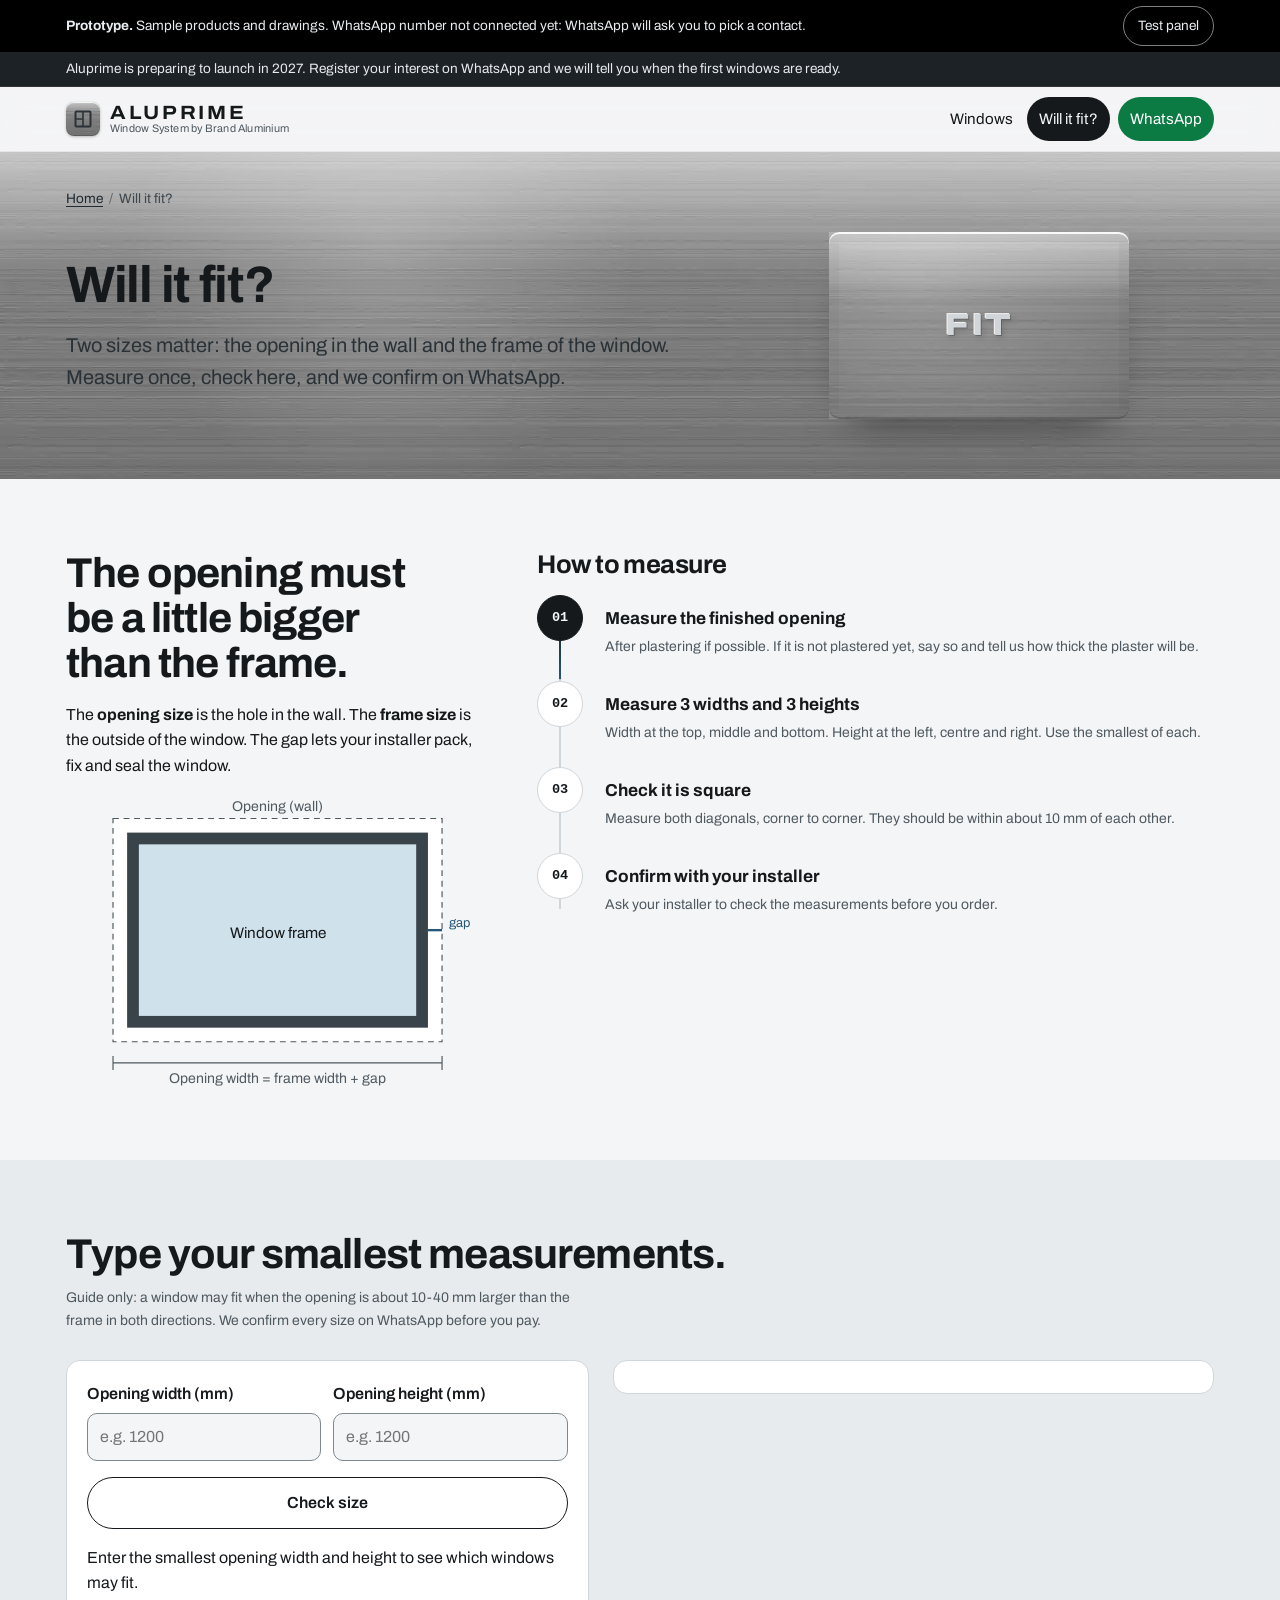
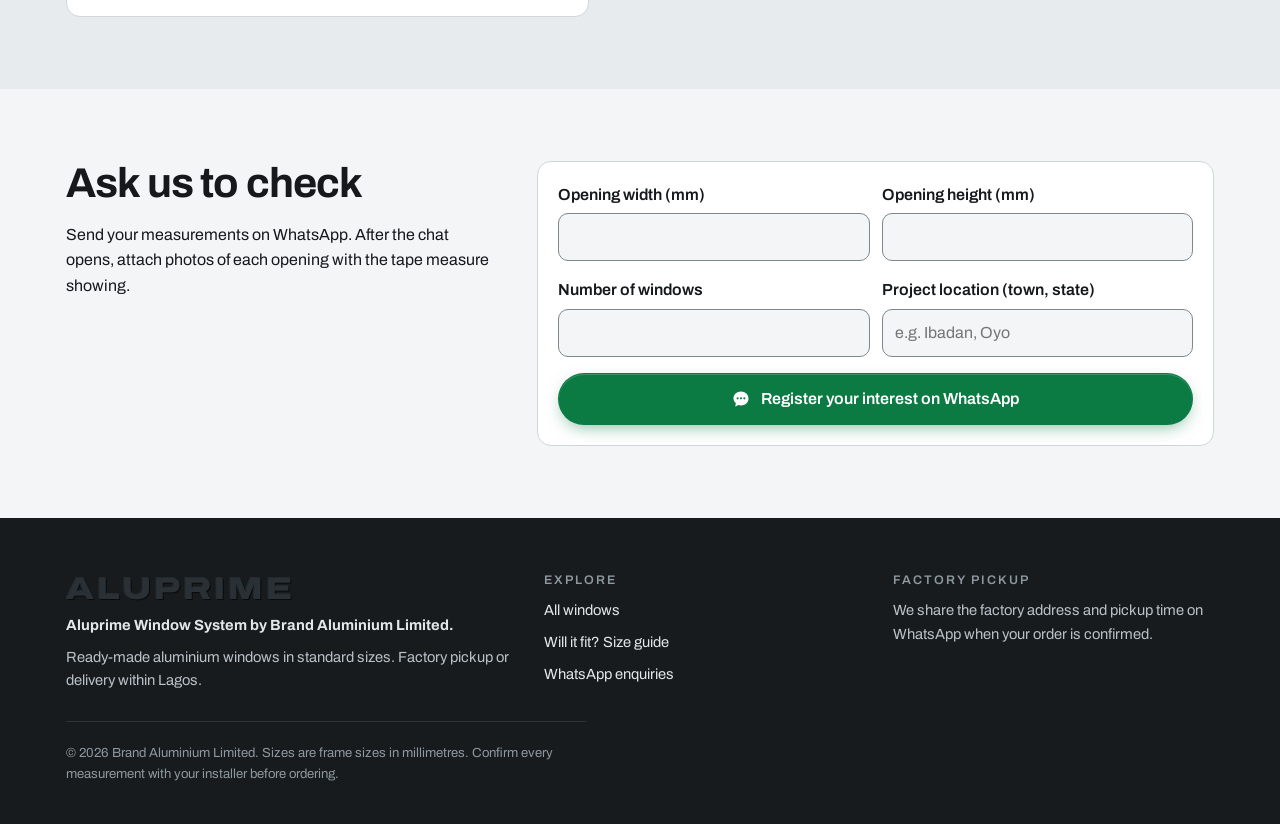
==== commit 776ff055: "Design pass: hero diet, fewer labels, distinct section layouts, metal closing From a structured crit" ====
--- a/will-it-fit/index.html
+++ b/will-it-fit/index.html
@@ -41,14 +41,13 @@
 </nav></div></header>
 <section class="page-hero alu spot" id="page-hero"><div class="wrap">
 <nav class="crumbs" aria-label="Breadcrumb"><ol><li><a href="../index.html">Home</a></li><li id="crumb-current" aria-current="page">Will it fit?</li><li id="crumb-product" hidden aria-current="page"></li></ol></nav>
-<div class="ph-copy stack"><p class="eyebrow">Size guide</p><h1>Will it fit?</h1><p class="lead">Two sizes matter: the opening in the wall and the frame of the window. Measure once, check here, and we confirm on WhatsApp.</p></div>
+<div class="ph-copy stack"><h1>Will it fit?</h1><p class="lead">Two sizes matter: the opening in the wall and the frame of the window. Measure once, check here, and we confirm on WhatsApp.</p></div>
 <div class="logo-frame alu spot" aria-hidden="true"><span class="emboss">FIT</span></div>
 </div></section>
 <main id="main">
 <section><div class="wrap">
 <div class="faq-grid">
 <div class="stack rv">
-<p class="eyebrow">Opening vs frame</p>
 <h2>The opening must be a little bigger than the frame.</h2>
 <p>The <strong>opening size</strong> is the hole in the wall. The <strong>frame size</strong> is the outside of the window. The gap lets your installer pack, fix and seal the window.</p>
 <div class="fit-figure"><svg viewBox="0 0 360 250" role="img" aria-labelledby="fit-fig-t"><title id="fit-fig-t">Opening size is the wall opening; frame size is the window; the gap between them is for packers and sealant.</title>
@@ -76,8 +75,8 @@
 </div></section>
 
 <section class="section-alt" aria-labelledby="chk-h"><div class="wrap">
-<div class="sec-head rv"><div class="stack"><p class="eyebrow">Check your opening</p><h2 id="chk-h">Type your smallest measurements.</h2>
-<p class="small muted">Guide only: a window may fit when the opening is about <span id="gap-text">10–40</span> mm larger than the frame in both directions. We confirm every size on WhatsApp before you pay.</p></div></div>
+<div class="sec-head rv"><div class="stack"><h2 id="chk-h">Type your smallest measurements.</h2>
+<p class="small muted">Guide only: a window may fit when the opening is about <span id="gap-text">10-40</span> mm larger than the frame in both directions. We confirm every size on WhatsApp before you pay.</p></div></div>
 <div class="fit-tool">
 <form id="checker" class="panel" novalidate>
 <div class="field-row">
@@ -93,7 +92,7 @@
 
 <section aria-labelledby="help-h"><div class="wrap">
 <div class="faq-grid">
-<div class="stack rv"><p class="eyebrow">Not sure?</p><h2 id="help-h">Ask us to check</h2><p>Send your measurements on WhatsApp. After the chat opens, attach photos of each opening with the tape measure showing.</p></div>
+<div class="stack rv"><h2 id="help-h">Ask us to check</h2><p>Send your measurements on WhatsApp. After the chat opens, attach photos of each opening with the tape measure showing.</p></div>
 <form id="help" class="panel" novalidate>
 <div class="field-row">
 <div class="field"><label for="hw">Opening width (mm)</label><input id="hw" type="number" inputmode="numeric"></div>
--- a/assets/site.css
+++ b/assets/site.css
@@ -89,7 +89,6 @@
 .proto-bar button { font: inherit; background: transparent; color: inherit; border: 1px solid rgba(255,255,255,.5); border-radius: 999px; padding: 6px 14px; min-height: 40px; cursor: pointer; }
 .launch-bar { background: var(--notice); color: var(--notice-ink); border-bottom: 1px solid rgba(255,255,255,.08); }
 .launch-bar .wrap { display: flex; gap: 10px; align-items: center; }
-.launch-bar .wrap::before { content: ""; width: 8px; height: 8px; border-radius: 50%; background: #5fd08f; box-shadow: 0 0 0 4px rgba(95,208,143,.2); flex: none; }
 
 /* ---------- Header ---------- */
 .site-header { position: sticky; top: 0; z-index: 40; background: rgba(244,245,246,.82); backdrop-filter: saturate(1.4) blur(14px); -webkit-backdrop-filter: saturate(1.4) blur(14px); border-bottom: 1px solid rgba(0,0,0,.06); }
@@ -142,12 +141,9 @@
 .hero-mark { display: grid; gap: 14px; }
 .hero-copy { display: grid; gap: 20px; align-content: center; }
 .wordmark { font-family: var(--font-display); font-weight: 800; font-stretch: 125%; letter-spacing: 0.06em; font-size: clamp(3rem, 10.8vw, 9.3rem); line-height: .86; margin: 0 0 4px -0.04em; user-select: none; }
-.hero h1 { font-size: clamp(1.6rem, 3.6vw, 2.5rem); max-width: 20ch; }
+.hero h1 { font-size: clamp(1.6rem, 3.6vw, 2.5rem); max-width: 30ch; }
 .hero .lead { color: #2a3237; }
 .hero .muted { color: #3e474d; }
-.hero-facts { display: flex; flex-wrap: wrap; gap: 8px 18px; padding: 0; margin: 4px 0 0; list-style: none; font-size: .9rem; color: #2a3237; }
-.hero-facts li { display: flex; align-items: center; gap: 8px; }
-.hero-facts li::before { content: ""; width: 6px; height: 6px; border-radius: 2px; background: var(--ink); transform: rotate(45deg); }
 
 /* The window in the hero */
 .win-stage { perspective: 1400px; display: grid; place-items: center; }
@@ -344,7 +340,9 @@
 .closing p.big { font: 700 clamp(2rem, 6.4vw, 4.6rem)/1.04 var(--font-display); letter-spacing: -0.03em; max-width: 16ch; }
 .closing .w { display: inline-block; clip-path: inset(0 0 100% 0); transform: translateY(.3em); transition: clip-path .7s var(--ease), transform .7s var(--ease); transition-delay: calc(var(--i) * 70ms); }
 .closing.in .w { clip-path: inset(0 0 -10% 0); transform: none; }
-.closing .w.hl { background: linear-gradient(100deg, #f2f4f6, #9aa3a9 40%, #eef1f3 55%, #8f989e); -webkit-background-clip: text; background-clip: text; color: transparent; }
+.closing.alu p.big { color: #1a2024; position: relative; z-index: 2; }
+.closing.alu .btn-row { position: relative; z-index: 2; }
+.closing .w.hl { color: #d6dbdf; text-shadow: -1px -1px 0 rgba(255,255,255,.92), 1px 1px 0 rgba(0,0,0,.34), 2px 3px 7px rgba(0,0,0,.18); }
 .closing .btn-row { margin-top: 36px; }
 
 /* Reveal */
